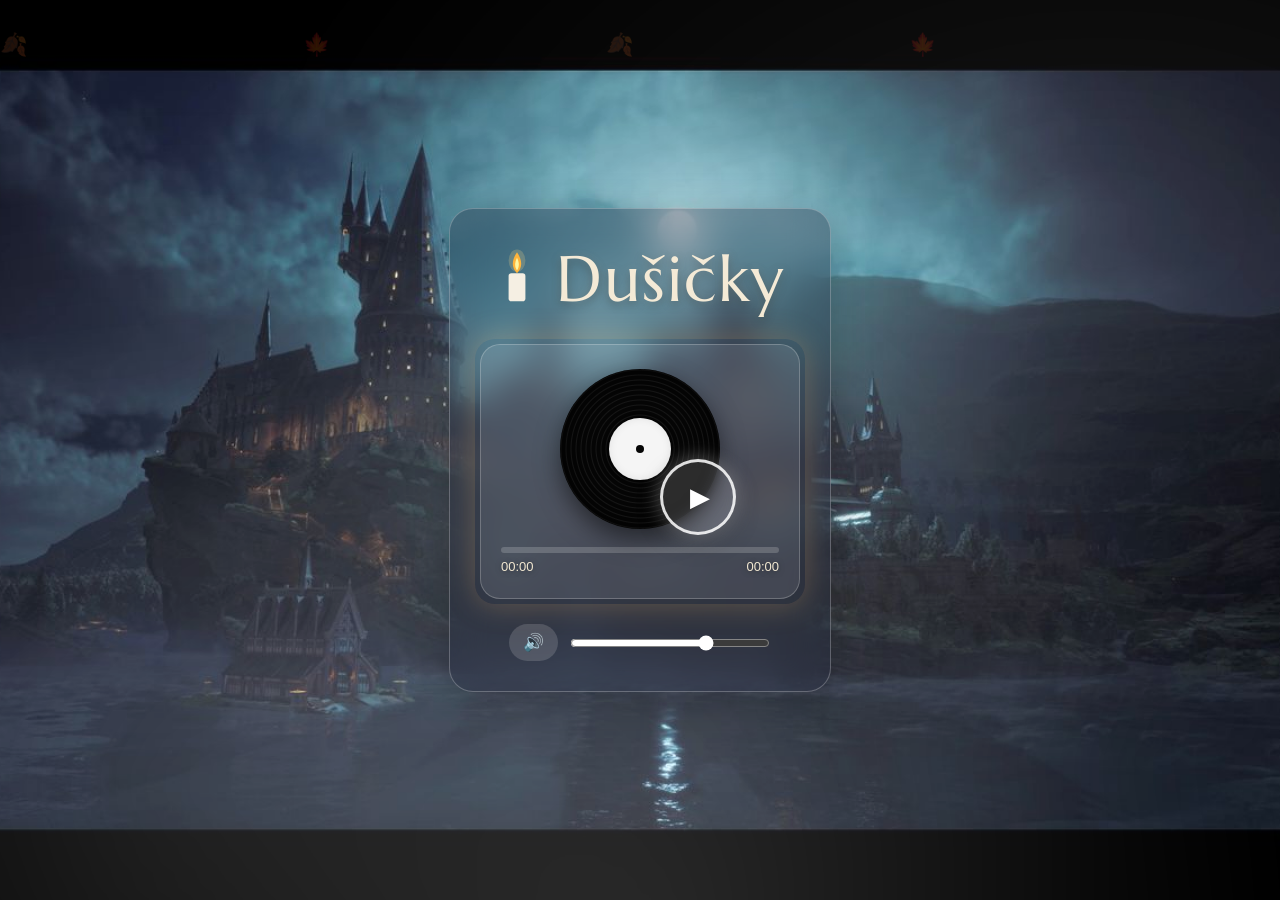
==== radia/dusicky-radio/index.html @ ea22d08a "Update index.html" ====
<!DOCTYPE html>
<html lang="cs">
<head>
<meta charset="UTF-8">
<meta name="viewport" content="width=device-width, initial-scale=1.0">
<title>🕯️ Dušičky</title>

<link rel="preconnect" href="https://fonts.googleapis.com">
<link rel="preconnect" href="https://fonts.gstatic.com" crossorigin>

<link href="https://fonts.googleapis.com/css2?family=Marcellus&display=swap" rel="stylesheet">

<link rel="stylesheet" href="../template-radio/style.css">
<link rel="stylesheet" href="theme.css">
<link rel="stylesheet" href="effects.css">
</head>
<body data-start="2026-07-24T08:25:00">

    <div class="radio">
    <div class="title">

<svg class="candle" viewBox="0 0 60 90" xmlns="http://www.w3.org/2000/svg">

    <!-- záře -->
    <ellipse class="glow"
             cx="30"
             cy="18"
             rx="12"
             ry="16"/>

    <!-- vnější plamen -->
    <path class="flame-outer"
          d="M30 6
             C22 18 22 28 30 36
             C38 28 38 18 30 6Z"/>

    <!-- vnitřní plamen -->
    <path class="flame-inner"
          d="M30 14
             C26 22 27 28 30 32
             C33 28 34 22 30 14Z"/>

    <!-- svíčka -->
    <rect class="wax"
          x="18"
          y="36"
          width="24"
          height="40"
          rx="4"/>

    <!-- kapka vosku -->
    <path class="drip"
          d="M28 38
             c-1.8 2.4 -1.8 4.6 0 6
             c1.8 -1.4 1.8 -3.6 0 -6Z"/>

    <!-- kapka vosku -->
<path class="drip"
      fill="#f5efe3"
      d="M28 38
         c-1.8 2.4 -1.8 4.6 0 6
         c1.8 -1.4 1.8 -3.6 0 -6Z"/>
</svg>

<h1>Dušičky</h1>

</div>
    <audio id="audioA"></audio>
<audio id="audioB"></audio>
    <div class="player-card">
        <div class="vinyl-wrapper">
            <div class="vinyl">
                <div class="center-label"></div>
            </div>
            <button id="play" class="play-btn">▶</button>
        </div>
        <div class="progress-container">
            <div class="progress-bar">
                <div id="progress-fill" class="progress-fill"></div>
            </div>
            <div class="time-labels">
                <span id="current-time">00:00</span>
                <span id="duration-time">00:00</span>
            </div>
        </div>
    </div>
    <div class="volume-control">
        <button id="mute">
            🔊
        </button>
        <input 
            type="range" 
            id="volume"
            min="0"
            max="1"
            step="0.01"
            value="0.7"
        >
    </div>
</div>
<script src="../template-radio/assets/script.js?v=3"></script>
</body>
</html>
---- radia/template-radio/style.css ----
body {
    margin: 0;
    min-height: 100vh;
    display: flex;
    justify-content: center;
    align-items: center;
    font-family: Arial, Helvetica, sans-serif;

    /* 👉 sem si vlož svůj vlastní obrázek na pozadí */
background: #2b2b2b;
    background-size: cover;
    background-position: center;
    background-repeat: no-repeat;
}

.radio{
    background: rgba(255, 255, 255, 0.18);
    border: 1px solid rgba(255, 255, 255, 0.5);
    border-radius: 24px;
    box-shadow: 0 8px 40px rgba(0, 0, 0, 0.25);
    backdrop-filter: blur(18px);
    -webkit-backdrop-filter: blur(18px);
    padding: 30px;
    width: 320px;
    text-align: center;
}

h1 {
    margin: 0;
    font-size: 42px;
    letter-spacing: 6px;
    font-weight: 700;
    color: #ffffff;
    text-shadow: 0 2px 12px rgba(0,0,0,.35);
}

/* --- Karta s přehrávačem --- */
.player-card {
    margin-top: 25px;
    background: rgba(255, 255, 255, 0.25);
    border: 1px solid rgba(255, 255, 255, 0.4);
    border-radius: 20px;
    padding: 24px 20px;
}

.vinyl-wrapper {
    position: relative;
    display: flex;
    justify-content: center;
    margin-bottom: 16px;
}

/* --- Realistická černá vinylová deska --- */
.vinyl {
    width: 160px;
    height: 160px;
    border-radius: 50%;
    background:
        repeating-radial-gradient(
            circle at center,
            #050505 0px,
            #050505 3px,
            #161616 4px,
            #050505 5px
        );
    box-shadow:
        0 10px 25px rgba(0,0,0,.5),
        inset 0 0 15px rgba(0,0,0,.7);
    display:flex;
    justify-content:center;
    align-items:center;
}

.vinyl.playing {
    animation: spin 3s linear infinite;
}

@keyframes spin {
    from {
        transform: rotate(0deg);
    }

    to {
        transform: rotate(360deg);
    }
}

/* Bílý label uprostřed desky + malá dírka */
.center-label{
    width: 62px;
    height: 62px;
    background: #f5f5f5;
    border-radius: 50%;
    box-shadow:
        0 2px 6px rgba(0,0,0,.4),
        inset 0 0 8px rgba(0,0,0,.08);
    display:flex;
    justify-content:center;
    align-items:center;
}
.center-label::after {
    content: "";
    width: 8px;
    height: 8px;
    background: #050505;
    border-radius: 50%;
}

/* Play/pause tlačítko jako skleněný prsten */
.play-btn {
    position: absolute;
    bottom: -6px;
    right: calc(50% - 96px);
    width: 76px;
    height: 76px;
    border-radius: 50%;
    background: rgba(255, 255, 255, 0.15);
    border: 3px solid rgba(255, 255, 255, 0.85);
    color: #ffffff;
    box-shadow:
        0 8px 24px rgba(0,0,0,.25),
        0 0 20px rgba(255,255,255,.35);
    backdrop-filter: blur(6px);
    -webkit-backdrop-filter: blur(6px);
    display:flex;
    align-items:center;
    justify-content:center;
    font-size: 26px;
    padding: 0;
    padding-left: 4px;
    cursor: pointer;
    transition: .25s;
}
.play-btn:hover {
    background: rgba(255, 255, 255, 0.3);
    transform: scale(1.06);
}

/* Progress linka s časy */
.progress-container {
    margin-top: 18px;
}
.progress-bar {
    width: 100%;
    height: 6px;
    border-radius: 3px;
    background: rgba(255,255,255,.3);
    overflow: hidden;
}
.progress-fill {
    height: 100%;
    width: 0%;
   background:white;
    transition: width .2s linear;
}
.time-labels {
    display: flex;
    justify-content: space-between;
    margin-top: 6px;
    font-size: 13px;
    color: #ffffff;
    text-shadow: 0 1px 4px rgba(0,0,0,.3);
}

/* --- Zbytek --- */
button {
    background: rgba(255,255,255,.3);
    color: white;
    border: none;
    border-radius: 50px;
    padding: 14px 30px;
    font-size: 17px;
    cursor: pointer;
    transition: .25s;
}
.volume-control {
    margin-top:25px;
    display: flex;
    align-items: center;
    justify-content: center;
    gap: 10px;
}
#mute {
    padding: 8px 14px;
}
#volume {
    width:200px;
    cursor:pointer;
    accent-color:white;
}

/* 📱 Mobile version */
@media (max-width: 600px) {
    .radio {
        width: 100%;
        max-width: 330px;
        padding: 30px 20px;
        border-radius: 20px;
    }
    h1 {
        font-size: 32px;
        letter-spacing: 4px;
    }
    .vinyl {
        width: 130px;
        height: 130px;
    }

    .center-label{
    width:45px;
    height:45px;
}
    
.center-label::after {
    width: 6px;
    height: 6px;
}
    .play-btn {
        right: calc(50% - 80px);
        width: 60px;
        height: 60px;
        font-size: 22px;
        padding-left: 3px;
    }
    #volume {
        width: 180px;
    }

    .play-btn:disabled {
    opacity: 0.5;
    cursor: not-allowed;
    transform: none;
}
.play-btn:disabled:hover {
    background: rgba(255, 255, 255, 0.15);
    transform: none;
}
}
---- radia/dusicky-radio/theme.css ----
body {
    background-image: url("assets/dusickypozadi.jpg");
    background-size: cover;
    background-position: center;
    background-attachment: fixed;
    background-repeat: no-repeat;
}

body::before {
    content: "";
    position: fixed;
    inset: 0;
    background: rgba(5, 8, 20, 0.35);
    z-index: -1;
}

/* 🕯️ Dušičky – barevné téma */

/* Jemně namodralo-fialový nádech karty místo čistě bílé, ať ladí s večerní/mlhavou scénou */
.radio {
    background: rgba(30, 35, 55, 0.35);
    border: 1px solid rgba(255, 255, 255, 0.25);
}

.player-card {
    background: rgba(255, 255, 255, 0.10);
    border: 1px solid rgba(255, 255, 255, 0.22);
}

h1 {
    color: #f3e9d2; /* teplá barva jako světlo svíčky */
    text-shadow: 0 0 12px rgba(255, 200, 120, 0.5), 0 2px 10px rgba(0,0,0,.5);
    font-weight: 400;
    letter-spacing: 8px;
}

#song-name {
    color: #f3e9d2;
}

/* Progress bar – bílý s jemnou září */
.progress-bar {
    background: rgba(255, 255, 255, 0.18);
}
.progress-fill {
    background: #ffffff;
    box-shadow: 0 0 8px rgba(255, 255, 255, 0.9), 0 0 16px rgba(255, 255, 255, 0.5);
}
.time-labels {
    color: #f3e9d2;
    text-shadow: 0 1px 6px rgba(0,0,0,.4);
}

/* Volume slider – bílý */
#volume {
    accent-color: #ffffff;
}

#mute {
    background: rgba(255, 255, 255, 0.15);
    color: #f3e9d2;
}

h1{
    font-family: "Marcellus", serif;
    font-size: 64px;
    font-weight: normal;
    letter-spacing: 2px;
    color: #f4ead6;

    text-shadow:
        0 0 10px rgba(255,245,220,.15),
        0 3px 10px rgba(0,0,0,.35);
}

.title{
    display:flex;
    justify-content:center;
    align-items:center;
    gap:18px;
}

.candle{
    width:42px;
    height:auto;
}

/* vosk */

.wax{
    fill:#f5efe3;
}

/* záře */

.glow{
    fill:#ffd98a;
    opacity:.22;
}

/* plamen */

.flame-outer{
    fill:#ffb43b;
}

.flame-inner{
    fill:#fff6a0;
}

/* kapka vosku */
.drip{
    fill:#f5efe3;
    opacity: 0;
}
---- radia/dusicky-radio/effects.css ----
/* 🕯️ Dušičky – atmosférické efekty: mlha, listí, svíčky */

body {
    position: relative;
    overflow: hidden;
}

/* Vrstva mlhy – jemně se pohybuje přes celou obrazovku */
body::before {
    content: "";
    position: fixed;
    inset: -10% -10% -10% -10%;
    background:
        radial-gradient(ellipse at 20% 80%, rgba(255,255,255,0.10) 0%, transparent 55%),
        radial-gradient(ellipse at 80% 30%, rgba(255,255,255,0.08) 0%, transparent 50%),
        radial-gradient(ellipse at 50% 100%, rgba(255,255,255,0.12) 0%, transparent 60%);
    filter: blur(20px);
    animation: fogDrift 22s ease-in-out infinite alternate;
    pointer-events: none;
    z-index: 1;
}

@keyframes fogDrift {
    0%   { transform: translateX(-3%) translateY(0%); }
    100% { transform: translateX(3%) translateY(-2%); }
}

/* Padající listí – jemné, pomalé, na pozadí */
body::after {
    content: "🍂 🍁 🍂 🍁 🍂 🍁 🍂 🍁";
    position: fixed;
    top: -10%;
    left: 0;
    width: 100%;
    height: 120%;
    font-size: 22px;
    line-height: 90px;
    letter-spacing: 90px;
    word-spacing: 90px;
    color: rgba(255,255,255,0.5);
    opacity: 0.35;
    white-space: pre-wrap;
    animation: leavesFall 18s linear infinite;
    pointer-events: none;
    z-index: 1;
}

@keyframes leavesFall {
    0%   { transform: translateY(-10%) rotate(0deg); }
    100% { transform: translateY(60%) rotate(25deg); }
}

/* Rádio karta musí být nad mlhou/listím */
.radio {
    position: relative;
    z-index: 2;
}

/* Jemné svíčkové mihotání kolem karty */
.player-card {
    position: relative;
}
.player-card::before {
    content: "";
    position: absolute;
    inset: -6px;
    border-radius: inherit;
    box-shadow: 0 0 30px rgba(255, 190, 110, 0.25);
    animation: candleFlicker 3.5s ease-in-out infinite;
    pointer-events: none;
}

@keyframes candleFlicker {
    0%, 100% { opacity: 0.6; }
    25%      { opacity: 0.9; }
    50%      { opacity: 0.5; }
    75%      { opacity: 0.85; }
}

/* 📱 Mobile – jemně zmenšit hustotu listí a svíček */
@media (max-width: 600px) {
    body::after {
        font-size: 16px;
        letter-spacing: 60px;
        word-spacing: 60px;
    }
    .radio::before,
    .radio::after {
        font-size: 18px;
    }
}

@keyframes flickerOuter{

0%{
transform:rotate(-2deg) scale(1);
}

25%{
transform:rotate(1deg) scale(1.04);
}

50%{
transform:rotate(-1deg) scale(.96);
}

75%{
transform:rotate(2deg) scale(1.03);
}

100%{
transform:rotate(-2deg) scale(1);
}

}

@keyframes flickerInner{

0%{
transform:scale(1);
}

50%{
transform:scale(.92);
}

100%{
transform:scale(1);
}

}

@keyframes glow{

0%{
opacity:.18;
}

50%{
opacity:.45;
}

100%{
opacity:.18;
}

}

.flame-outer{

    transform-origin:center bottom;
    animation:flickerOuter 1.8s infinite ease-in-out;

}

.flame-inner{

    transform-origin:center bottom;
    animation:flickerInner 1.2s infinite ease-in-out;

}

.glow{

    animation:glow 2s infinite ease-in-out;

}

@keyframes waxDrip{

    0%, 96%{
        opacity: 0;
        transform: translateY(0) scaleY(1);
    }

    97%{
        opacity: 1;
        transform: translateY(0) scaleY(1);
    }

    98.5%{
        opacity: 1;
        transform: translateY(10px) scaleY(1.15);
    }

    100%{
        opacity: 0;
        transform: translateY(32px) scaleY(0.85);
    }

}

.drip{
    animation: waxDrip 10s infinite ease-in;
}
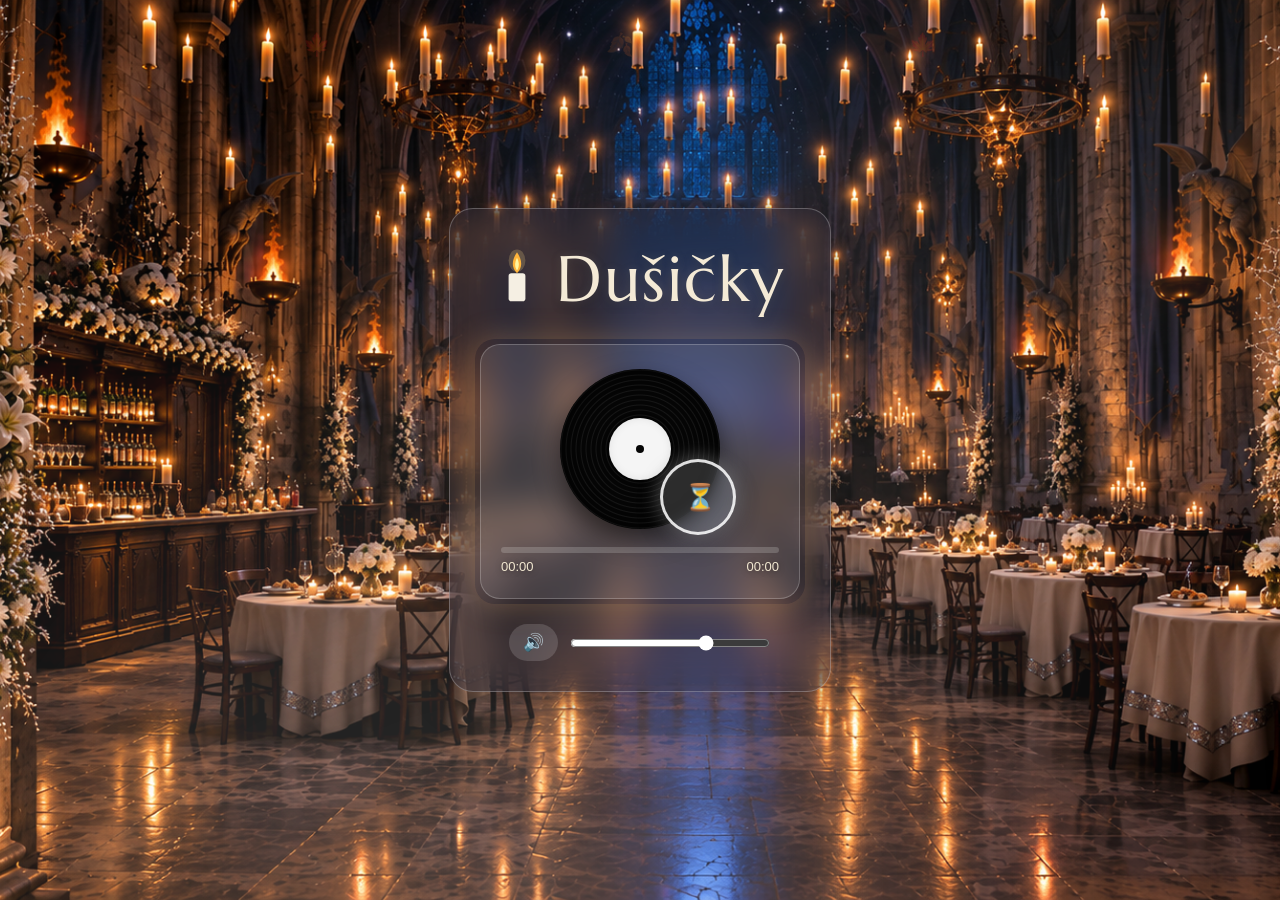
==== commit b1c400c8: "Update body start date in index.html" ====
--- a/radia/dusicky-radio/index.html
+++ b/radia/dusicky-radio/index.html
@@ -10,11 +10,15 @@
 
 <link href="https://fonts.googleapis.com/css2?family=Marcellus&display=swap" rel="stylesheet">
 
-<link rel="stylesheet" href="../template-radio/style.css">
+<link rel="stylesheet" id="nebelSharedStyle" href="">
+<script>
+    document.getElementById('nebelSharedStyle').href =
+        "../template-radio/style.css?t=" + Date.now();
+</script>
 <link rel="stylesheet" href="theme.css">
 <link rel="stylesheet" href="effects.css">
 </head>
-<body data-start="2026-07-24T08:25:00">
+<body data-start="2026-11-2T19:50:00">
 
     <div class="radio">
     <div class="title">
@@ -98,6 +102,10 @@
         >
     </div>
 </div>
-<script src="../template-radio/assets/script.js?v=3"></script>
+<script>
+    var nebelScript = document.createElement('script');
+    nebelScript.src = "../template-radio/assets/script.js?t=" + Date.now();
+    document.body.appendChild(nebelScript);
+</script>
 </body>
 </html>
--- a/radia/dusicky-radio/theme.css
+++ b/radia/dusicky-radio/theme.css
@@ -1,5 +1,5 @@
 body {
-    background-image: url("assets/dusickypozadi.jpg");
+    background-image: url("assets/dusickybackground.png");
     background-size: cover;
     background-position: center;
     background-attachment: fixed;
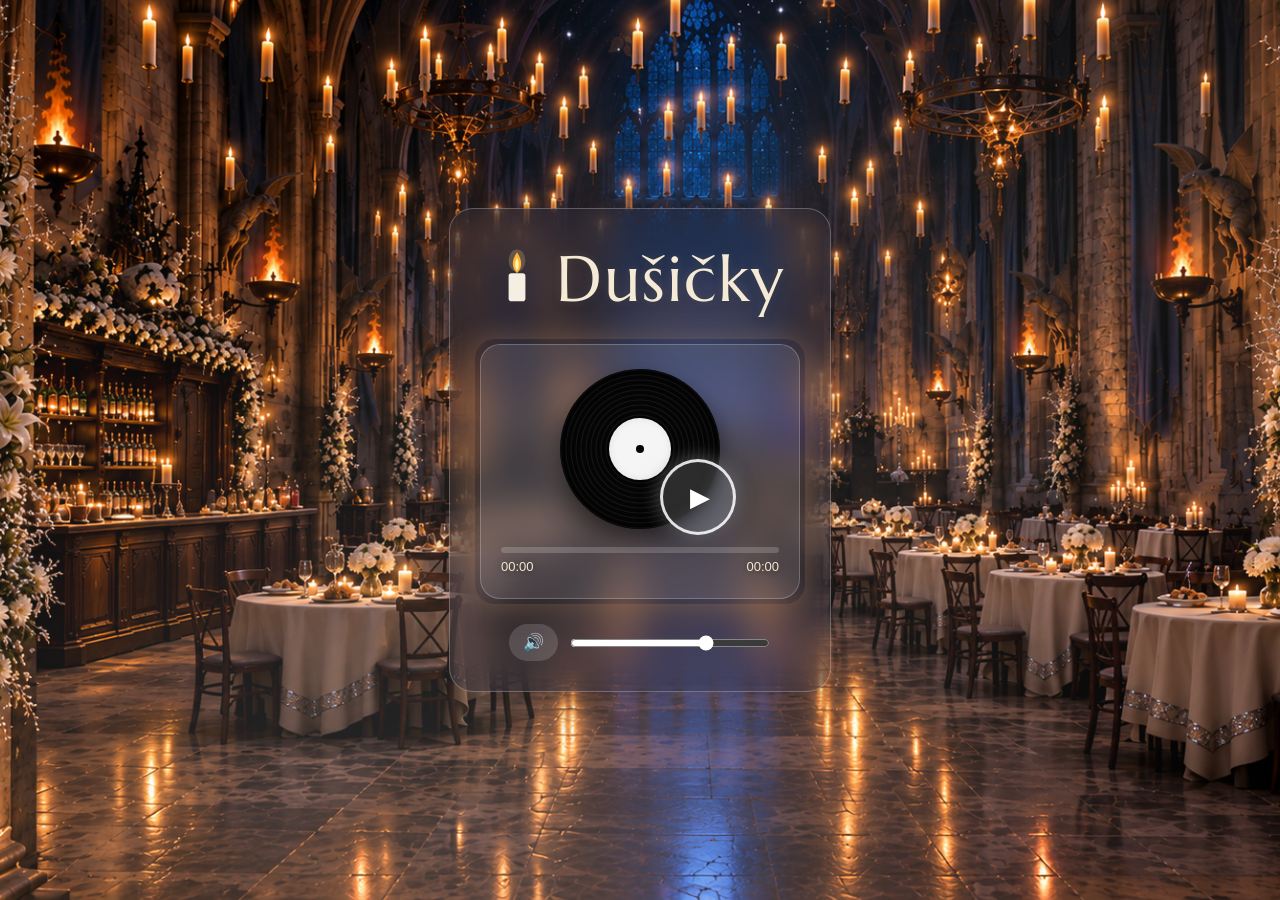
==== commit 26ff70d4: "Fix date format in body data-start attribute" ====
--- a/radia/dusicky-radio/index.html
+++ b/radia/dusicky-radio/index.html
@@ -18,7 +18,7 @@
 <link rel="stylesheet" href="theme.css">
 <link rel="stylesheet" href="effects.css">
 </head>
-<body data-start="2026-11-2T19:50:00">
+<body data-start="2026-11-01T13:20:00">
 
     <div class="radio">
     <div class="title">
